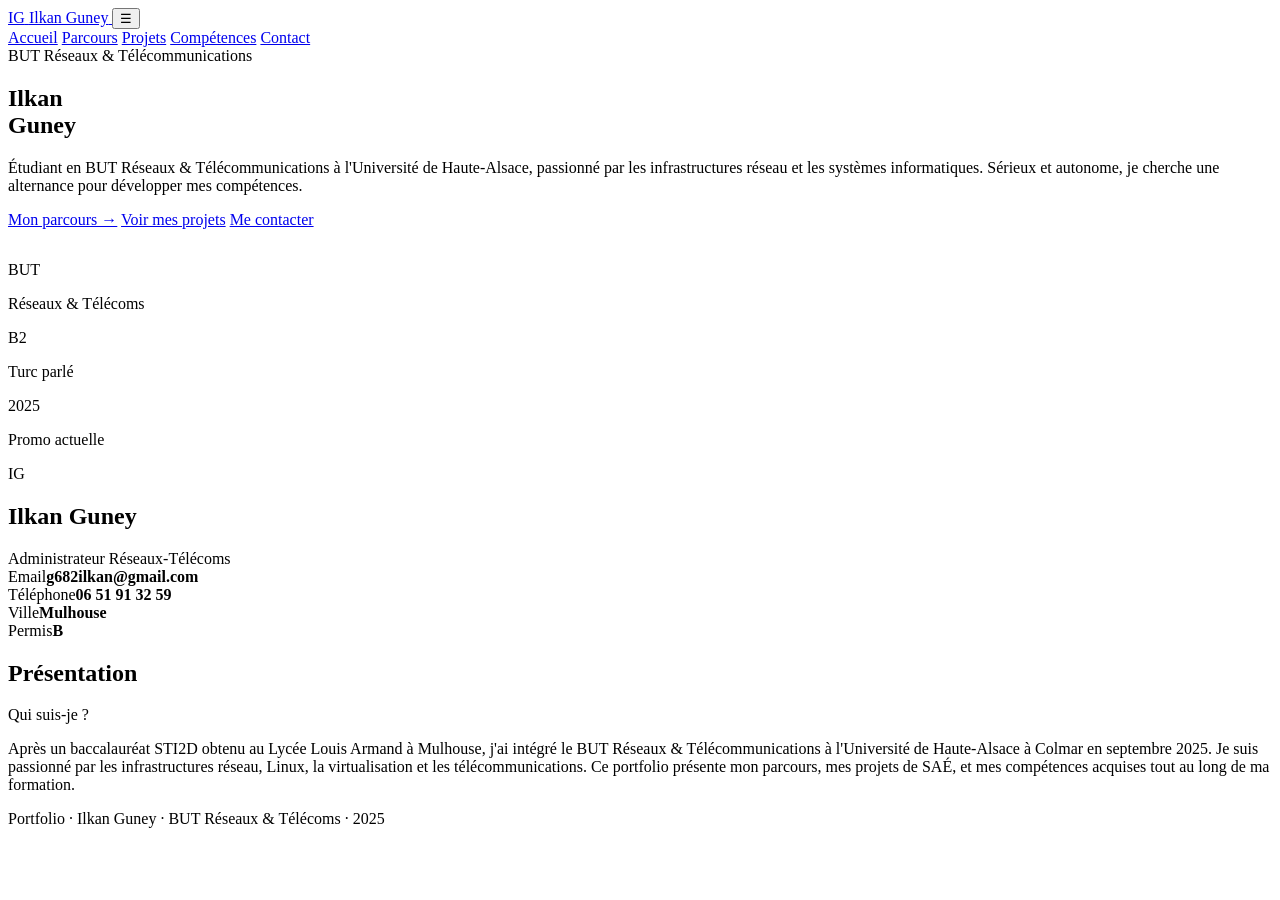
==== index.html @ e9ce83a0 "Add files via upload" ====
<!DOCTYPE html>
<html lang="fr">
<head>
  <meta charset="UTF-8" />
  <meta name="viewport" content="width=device-width, initial-scale=1.0" />
  <title>Ilkan Guney — Portfolio</title>
  <meta name="description" content="Portfolio d'Ilkan Guney, étudiant en BUT Réseaux & Télécommunications" />
  <link rel="preconnect" href="https://fonts.googleapis.com">
  <link rel="preconnect" href="https://fonts.gstatic.com" crossorigin>
  <link href="https://fonts.googleapis.com/css2?family=Syne:wght@400;600;700;800&family=DM+Sans:ital,wght@0,300;0,400;0,500;1,400&display=swap" rel="stylesheet">
  <link rel="stylesheet" href="styles.css" />
  <script defer src="script.js"></script>
</head>
<body>
  <div class="bg-mesh"></div>
  <div class="bg-grid"></div>

  <header class="topbar">
    <a class="brand" href="index.html">
      <span class="brand-badge">IG</span>
      <span>Ilkan Guney</span>
    </a>
    <button class="menu-toggle" aria-label="Menu" onclick="toggleMenu()">☰</button>
    <nav class="nav" id="nav">
      <a href="index.html" class="active">Accueil</a>
      <a href="parcours.html">Parcours</a>
      <a href="projets.html">Projets</a>
      <a href="competences.html">Compétences</a>
      <a href="contact.html">Contact</a>
    </nav>
  </header>

  <main class="page">
    <section class="hero">
      <div class="card">
        <div class="card-inner">
          <span class="kicker">BUT Réseaux &amp; Télécommunications</span>
          <h1>Ilkan<br>Guney</h1>
          <p class="lead">
            Étudiant en BUT Réseaux &amp; Télécommunications à l'Université de Haute-Alsace, 
            passionné par les infrastructures réseau et les systèmes informatiques. 
            Sérieux et autonome, je cherche une alternance pour développer mes compétences.
          </p>
          <div class="actions">
            <a class="btn btn-primary" href="parcours.html">Mon parcours →</a>
            <a class="btn btn-secondary" href="projets.html">Voir mes projets</a>
            <a class="btn btn-secondary" href="contact.html">Me contacter</a>
          </div>
          <div class="grid-3" style="margin-top:32px;">
            <div class="metric"><div class="num">BUT</div><p>Réseaux &amp; Télécoms</p></div>
            <div class="metric"><div class="num">B2</div><p>Turc parlé</p></div>
            <div class="metric"><div class="num">2025</div><p>Promo actuelle</p></div>
          </div>
        </div>
      </div>

      <div class="profile">
        <div class="avatar-card">
          <div class="initials">IG</div>
          <h2>Ilkan Guney</h2>
          <span class="sub">Administrateur Réseaux-Télécoms</span>
        </div>
        <div class="panel quick-info">
          <div class="pill"><span>Email</span><strong>g682ilkan@gmail.com</strong></div>
          <div class="pill"><span>Téléphone</span><strong>06 51 91 32 59</strong></div>
          <div class="pill"><span>Ville</span><strong>Mulhouse</strong></div>
          <div class="pill"><span>Permis</span><strong>B</strong></div>
        </div>
      </div>
    </section>

    <section class="section-title">
      <div>
        <h2>Présentation</h2>
        <p>Qui suis-je ?</p>
      </div>
    </section>
    <section class="panel">
      <p class="lead">
        Après un baccalauréat STI2D obtenu au Lycée Louis Armand à Mulhouse, j'ai intégré le BUT Réseaux &amp; Télécommunications 
        à l'Université de Haute-Alsace à Colmar en septembre 2025. Je suis passionné par les infrastructures réseau, 
        Linux, la virtualisation et les télécommunications. Ce portfolio présente mon parcours, mes projets de SAÉ, 
        et mes compétences acquises tout au long de ma formation.
      </p>
    </section>
  </main>

  <footer class="footer">
    <p>Portfolio · Ilkan Guney · BUT Réseaux &amp; Télécoms · 2025</p>
  </footer>
</body>
</html>
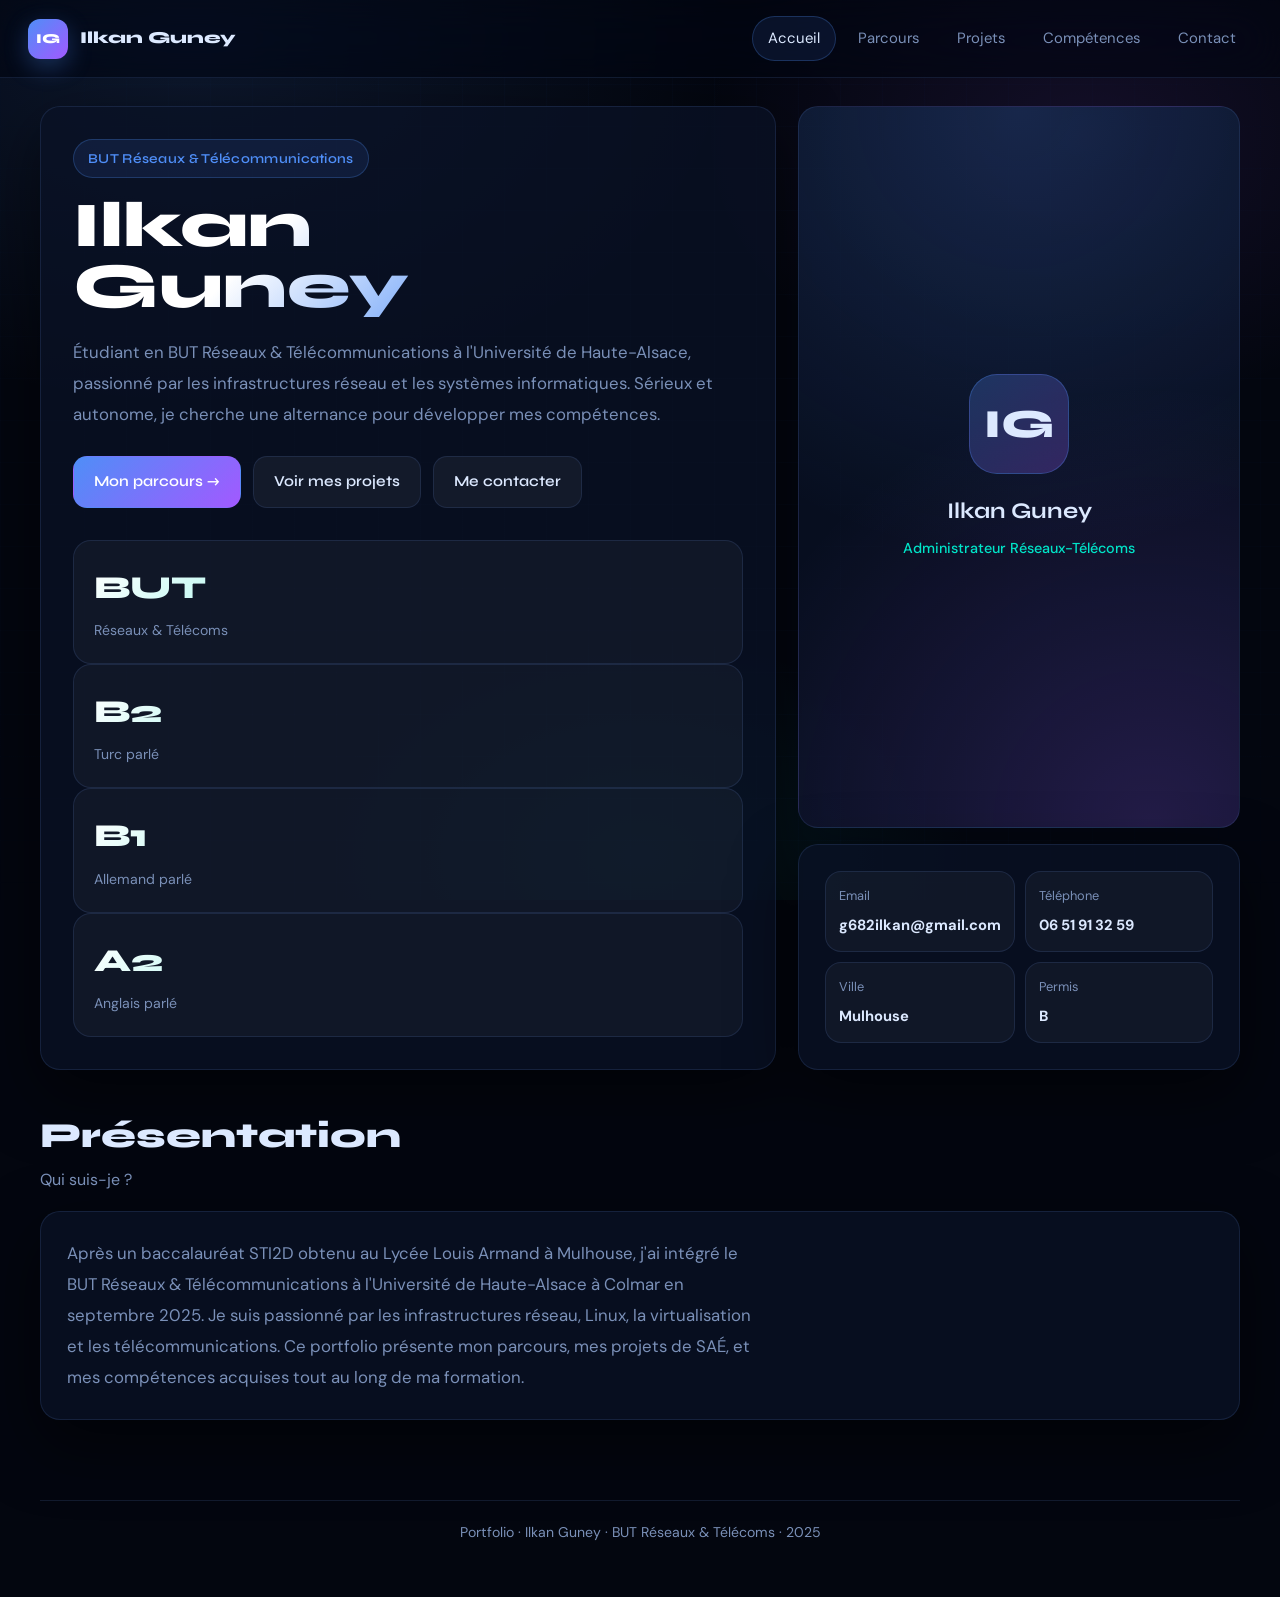
==== commit fb9b41e6: "Update index.html" ====
--- a/index.html
+++ b/index.html
@@ -14,7 +14,6 @@
 <body>
   <div class="bg-mesh"></div>
   <div class="bg-grid"></div>
-
   <header class="topbar">
     <a class="brand" href="index.html">
       <span class="brand-badge">IG</span>
@@ -29,7 +28,6 @@
       <a href="contact.html">Contact</a>
     </nav>
   </header>
-
   <main class="page">
     <section class="hero">
       <div class="card">
@@ -46,14 +44,14 @@
             <a class="btn btn-secondary" href="projets.html">Voir mes projets</a>
             <a class="btn btn-secondary" href="contact.html">Me contacter</a>
           </div>
-          <div class="grid-3" style="margin-top:32px;">
+          <div class="grid-4" style="margin-top:32px;">
             <div class="metric"><div class="num">BUT</div><p>Réseaux &amp; Télécoms</p></div>
             <div class="metric"><div class="num">B2</div><p>Turc parlé</p></div>
-            <div class="metric"><div class="num">2025</div><p>Promo actuelle</p></div>
+            <div class="metric"><div class="num">B1</div><p>Allemand parlé</p></div>
+            <div class="metric"><div class="num">A2</div><p>Anglais parlé</p></div>
           </div>
         </div>
       </div>
-
       <div class="profile">
         <div class="avatar-card">
           <div class="initials">IG</div>
@@ -68,7 +66,6 @@
         </div>
       </div>
     </section>
-
     <section class="section-title">
       <div>
         <h2>Présentation</h2>
@@ -84,7 +81,6 @@
       </p>
     </section>
   </main>
-
   <footer class="footer">
     <p>Portfolio · Ilkan Guney · BUT Réseaux &amp; Télécoms · 2025</p>
   </footer>
--- a/styles.css
+++ b/styles.css
@@ -0,0 +1,404 @@
+@import url('https://fonts.googleapis.com/css2?family=Syne:wght@400;600;700;800&family=DM+Sans:ital,wght@0,300;0,400;0,500;1,400&display=swap');
+
+:root {
+  --bg: #03060f;
+  --bg2: #060c1a;
+  --panel: rgba(10,18,38,0.75);
+  --panel-b: rgba(10,18,38,0.95);
+  --line: rgba(100,140,220,0.15);
+  --line2: rgba(100,140,220,0.08);
+  --text: #dce9ff;
+  --muted: #7a90b8;
+  --accent: #4f8ef7;
+  --accent2: #00e5c9;
+  --accent3: #a259ff;
+  --warn: #ffb547;
+  --ok: #3dffa0;
+  --radius: 20px;
+  --shadow: 0 24px 64px rgba(0,0,0,.55);
+  --font-head: 'Syne', sans-serif;
+  --font-body: 'DM Sans', sans-serif;
+}
+
+*, *::before, *::after { box-sizing: border-box; margin: 0; padding: 0; }
+html { scroll-behavior: smooth; }
+
+body {
+  font-family: var(--font-body);
+  background: var(--bg);
+  color: var(--text);
+  min-height: 100vh;
+  overflow-x: hidden;
+  line-height: 1.7;
+}
+
+/* BG */
+.bg-mesh {
+  position: fixed; inset: 0; z-index: 0; pointer-events: none;
+  background:
+    radial-gradient(ellipse 900px 600px at 15% 5%, rgba(79,142,247,.13) 0%, transparent 60%),
+    radial-gradient(ellipse 700px 500px at 85% 15%, rgba(162,89,255,.10) 0%, transparent 55%),
+    radial-gradient(ellipse 600px 400px at 50% 95%, rgba(0,229,201,.08) 0%, transparent 55%),
+    var(--bg);
+}
+.bg-grid {
+  position: fixed; inset: 0; z-index: 0; pointer-events: none; opacity: .4;
+  background-image:
+    linear-gradient(rgba(79,142,247,.06) 1px, transparent 1px),
+    linear-gradient(90deg, rgba(79,142,247,.06) 1px, transparent 1px);
+  background-size: 42px 42px;
+  mask-image: radial-gradient(ellipse 80% 80% at 50% 50%, black 50%, transparent 100%);
+}
+
+/* TOPBAR */
+.topbar {
+  position: sticky; top: 0; z-index: 100;
+  display: flex; align-items: center; justify-content: space-between; gap: 16px;
+  padding: 16px 28px;
+  backdrop-filter: blur(22px) saturate(1.4);
+  background: rgba(3,6,15,.6);
+  border-bottom: 1px solid var(--line);
+}
+.brand {
+  display: flex; align-items: center; gap: 12px;
+  text-decoration: none; color: var(--text);
+  font-family: var(--font-head); font-weight: 800; font-size: 1.05rem;
+}
+.brand-badge {
+  width: 40px; height: 40px; border-radius: 12px;
+  background: linear-gradient(135deg, var(--accent), var(--accent3));
+  display: grid; place-items: center;
+  font-weight: 800; font-size: .85rem; color: #fff;
+  box-shadow: 0 8px 24px rgba(79,142,247,.30);
+}
+.nav { display: flex; gap: 6px; align-items: center; }
+.nav a {
+  text-decoration: none; color: var(--muted);
+  padding: 9px 15px; border-radius: 999px; font-size: .93rem;
+  transition: .22s ease; border: 1px solid transparent;
+}
+.nav a:hover, .nav a.active {
+  color: var(--text);
+  background: rgba(79,142,247,.10);
+  border-color: rgba(79,142,247,.25);
+}
+.menu-toggle {
+  display: none; background: rgba(255,255,255,.06); color: var(--text);
+  border: 1px solid var(--line); border-radius: 12px; padding: 9px 14px; font-size: 17px; cursor: pointer;
+}
+
+/* PAGE */
+.page { position: relative; z-index: 1; width: min(1200px, calc(100% - 32px)); margin: 28px auto 80px; }
+
+/* HERO */
+.hero {
+  display: grid; grid-template-columns: 1.25fr .75fr; gap: 22px; align-items: stretch;
+}
+.card {
+  background: var(--panel); border: 1px solid var(--line); border-radius: var(--radius);
+  box-shadow: var(--shadow); overflow: hidden;
+}
+.card-inner { padding: 32px; }
+.kicker {
+  display: inline-flex; align-items: center; gap: 8px;
+  background: rgba(79,142,247,.10); border: 1px solid rgba(79,142,247,.25);
+  color: var(--accent); padding: 7px 14px; border-radius: 999px; font-size: .85rem;
+  font-family: var(--font-head); font-weight: 600; letter-spacing: .3px;
+}
+h1 {
+  font-family: var(--font-head); font-size: clamp(2.4rem, 5vw, 5rem);
+  line-height: .94; margin: 18px 0 20px; font-weight: 800;
+  background: linear-gradient(135deg, #fff 30%, var(--accent) 70%, var(--accent2) 100%);
+  -webkit-background-clip: text; background-clip: text; color: transparent;
+}
+.lead { font-size: 1.05rem; color: var(--muted); line-height: 1.85; max-width: 58ch; }
+.actions { display: flex; flex-wrap: wrap; gap: 12px; margin-top: 26px; }
+.btn {
+  display: inline-flex; align-items: center; gap: 9px;
+  text-decoration: none; padding: 12px 20px; border-radius: 14px;
+  font-weight: 600; font-family: var(--font-head); font-size: .95rem;
+  border: 1px solid transparent; transition: .22s ease; cursor: pointer;
+}
+.btn-primary { color: #fff; background: linear-gradient(135deg, var(--accent), var(--accent3)); }
+.btn-secondary { color: var(--text); background: rgba(255,255,255,.05); border-color: var(--line); }
+.btn:hover { transform: translateY(-2px); box-shadow: 0 12px 32px rgba(79,142,247,.20); }
+
+.profile { display: flex; flex-direction: column; gap: 16px; }
+.avatar-card {
+  flex: 1; display: flex; flex-direction: column; align-items: center; justify-content: center;
+  padding: 32px 24px; text-align: center;
+  background: radial-gradient(circle at 50% 0%, rgba(79,142,247,.18), transparent 60%),
+              radial-gradient(circle at 80% 100%, rgba(162,89,255,.18), transparent 55%),
+              var(--panel);
+  border: 1px solid var(--line); border-radius: var(--radius);
+}
+.initials {
+  width: 100px; height: 100px; border-radius: 28px;
+  background: linear-gradient(135deg, rgba(79,142,247,.25), rgba(162,89,255,.25));
+  border: 1px solid rgba(79,142,247,.30);
+  display: grid; place-items: center;
+  font-family: var(--font-head); font-size: 2.5rem; font-weight: 800;
+}
+.avatar-card h2 { font-family: var(--font-head); margin: 18px 0 6px; font-size: 1.4rem; }
+.avatar-card .sub { color: var(--accent2); font-size: .9rem; font-weight: 500; }
+.quick-info { display: grid; grid-template-columns: 1fr 1fr; gap: 10px; }
+.pill {
+  padding: 13px; border-radius: 16px;
+  background: rgba(255,255,255,.04); border: 1px solid var(--line);
+}
+.pill span { display: block; color: var(--muted); font-size: .8rem; margin-bottom: 4px; }
+.pill strong { font-size: .92rem; }
+
+.grid-3 { display: grid; grid-template-columns: repeat(3,1fr); gap: 16px; margin-top: 20px; }
+.metric {
+  padding: 20px; background: rgba(255,255,255,.04);
+  border: 1px solid var(--line); border-radius: 18px;
+}
+.metric .num {
+  font-family: var(--font-head); font-size: 2rem; font-weight: 800;
+  background: linear-gradient(135deg, #fff, var(--accent2));
+  -webkit-background-clip: text; background-clip: text; color: transparent;
+}
+.metric p { color: var(--muted); font-size: .88rem; margin-top: 4px; }
+
+/* SECTION TITLE */
+.section-title {
+  display: flex; align-items: flex-end; justify-content: space-between; gap: 12px;
+  margin: 36px 0 18px;
+}
+.section-title h2 {
+  font-family: var(--font-head); font-size: clamp(1.5rem, 3vw, 2.2rem); font-weight: 800;
+}
+.section-title p { color: var(--muted); margin: 0; }
+
+/* PANEL */
+.panel {
+  background: var(--panel); border: 1px solid var(--line);
+  border-radius: var(--radius); padding: 26px; box-shadow: var(--shadow);
+}
+.panel h3 { font-family: var(--font-head); font-size: 1.05rem; margin-bottom: 16px; }
+
+/* TIMELINE */
+.timeline { display: grid; gap: 14px; }
+.item {
+  padding: 20px; border-radius: 18px;
+  background: rgba(255,255,255,.035); border: 1px solid var(--line);
+  transition: .22s ease;
+}
+.item:hover { border-color: rgba(79,142,247,.30); background: rgba(79,142,247,.05); }
+.item .meta { color: var(--muted); font-size: .88rem; margin-bottom: 8px; }
+.item h3 { font-family: var(--font-head); font-size: 1.05rem; margin-bottom: 8px; }
+
+/* TAGS */
+.tags { display: flex; flex-wrap: wrap; gap: 8px; margin-top: 12px; }
+.tag {
+  display: inline-flex; padding: 6px 12px; border-radius: 999px;
+  background: rgba(79,142,247,.10); border: 1px solid rgba(79,142,247,.22);
+  color: var(--accent); font-size: .83rem; font-weight: 500;
+}
+.tag.green { background: rgba(61,255,160,.10); border-color: rgba(61,255,160,.25); color: var(--ok); }
+.tag.orange { background: rgba(255,181,71,.10); border-color: rgba(255,181,71,.25); color: var(--warn); }
+
+/* SKILLS BARS */
+.progress-list { display: grid; gap: 14px; }
+.progress { display: grid; gap: 8px; }
+.progress label { display: flex; justify-content: space-between; font-weight: 500; font-size: .92rem; }
+.bar {
+  height: 10px; border-radius: 999px;
+  background: rgba(255,255,255,.07); border: 1px solid var(--line2); overflow: hidden;
+}
+.bar > span {
+  display: block; height: 100%; border-radius: 999px;
+  background: linear-gradient(90deg, var(--accent2), var(--accent), var(--accent3));
+  transition: width 1.2s cubic-bezier(.4,0,.2,1);
+}
+
+/* AC COMPETENCES */
+.ac-grid { display: grid; gap: 12px; }
+.ac-item {
+  padding: 18px 20px; border-radius: 18px;
+  background: rgba(255,255,255,.03); border: 1px solid var(--line);
+  transition: .22s;
+}
+.ac-item:hover { border-color: rgba(79,142,247,.28); }
+.ac-header { display: flex; align-items: flex-start; gap: 14px; }
+.ac-code {
+  flex-shrink: 0; padding: 5px 11px; border-radius: 8px;
+  font-family: var(--font-head); font-size: .78rem; font-weight: 700; letter-spacing: .5px;
+  background: rgba(79,142,247,.15); border: 1px solid rgba(79,142,247,.25); color: var(--accent);
+}
+.ac-title { font-weight: 600; font-size: .95rem; color: var(--text); }
+.ac-desc { color: var(--muted); font-size: .88rem; line-height: 1.65; margin-top: 10px; padding-left: 58px; }
+.ac-status {
+  display: inline-flex; align-items: center; gap: 6px;
+  padding: 4px 10px; border-radius: 999px; font-size: .78rem; font-weight: 600;
+  margin-top: 8px; margin-left: 58px;
+}
+.ac-status.ok { background: rgba(61,255,160,.12); color: var(--ok); }
+.ac-status.progress { background: rgba(255,181,71,.12); color: var(--warn); }
+.ac-status.todo { background: rgba(255,80,80,.12); color: #ff8080; }
+
+/* PROJECTS */
+.proj-card {
+  border-radius: 20px; border: 1px solid var(--line);
+  background: rgba(255,255,255,.03); overflow: hidden; transition: .25s ease;
+}
+.proj-card:hover { transform: translateY(-3px); border-color: rgba(79,142,247,.30); }
+.proj-img { width: 100%; height: 200px; object-fit: cover; display: block; }
+.proj-body { padding: 20px; }
+.proj-body h3 { font-family: var(--font-head); margin-bottom: 8px; }
+.proj-body p { color: var(--muted); font-size: .9rem; line-height: 1.65; }
+.proj-grid { display: grid; grid-template-columns: repeat(auto-fit, minmax(320px, 1fr)); gap: 18px; }
+
+/* CONTACT / FORM */
+.form { display: grid; gap: 13px; }
+input, textarea, select {
+  width: 100%; padding: 13px 16px; border-radius: 14px;
+  border: 1px solid var(--line); background: rgba(255,255,255,.04);
+  color: var(--text); font-family: var(--font-body); font-size: .95rem;
+  outline: none; transition: .2s;
+}
+input:focus, textarea:focus { border-color: rgba(79,142,247,.5); background: rgba(79,142,247,.05); }
+textarea { min-height: 130px; resize: vertical; }
+
+/* MESSAGERIE */
+.chat-wrap {
+  display: grid; grid-template-columns: 280px 1fr; gap: 0;
+  height: 560px; border-radius: var(--radius); overflow: hidden;
+  border: 1px solid var(--line); box-shadow: var(--shadow);
+}
+.chat-sidebar {
+  background: rgba(6,12,26,.9); border-right: 1px solid var(--line);
+  display: flex; flex-direction: column;
+}
+.chat-sidebar-head {
+  padding: 18px; border-bottom: 1px solid var(--line);
+  font-family: var(--font-head); font-weight: 700; font-size: .95rem;
+  display: flex; align-items: center; justify-content: space-between;
+}
+.conv-list { flex: 1; overflow-y: auto; }
+.conv-item {
+  display: flex; align-items: center; gap: 12px;
+  padding: 14px 18px; cursor: pointer; transition: .18s; border-bottom: 1px solid var(--line2);
+}
+.conv-item:hover, .conv-item.active { background: rgba(79,142,247,.10); }
+.conv-avatar {
+  width: 38px; height: 38px; border-radius: 12px;
+  background: linear-gradient(135deg, var(--accent), var(--accent3));
+  display: grid; place-items: center; font-weight: 700; font-size: .8rem; flex-shrink: 0;
+}
+.conv-meta { flex: 1; min-width: 0; }
+.conv-name { font-weight: 600; font-size: .88rem; }
+.conv-preview { color: var(--muted); font-size: .78rem; overflow: hidden; text-overflow: ellipsis; white-space: nowrap; }
+.conv-time { color: var(--muted); font-size: .72rem; }
+.chat-main { background: rgba(3,6,15,.7); display: flex; flex-direction: column; }
+.chat-head {
+  padding: 16px 20px; border-bottom: 1px solid var(--line);
+  display: flex; align-items: center; gap: 12px;
+  font-family: var(--font-head); font-weight: 700;
+}
+.online-dot { width: 9px; height: 9px; border-radius: 50%; background: var(--ok); margin-left: auto; }
+.chat-messages { flex: 1; overflow-y: auto; padding: 18px; display: flex; flex-direction: column; gap: 12px; }
+.msg { max-width: 72%; display: flex; flex-direction: column; gap: 4px; }
+.msg.me { align-self: flex-end; align-items: flex-end; }
+.msg.them { align-self: flex-start; align-items: flex-start; }
+.msg-bubble {
+  padding: 11px 16px; border-radius: 18px; font-size: .9rem; line-height: 1.55;
+}
+.msg.me .msg-bubble { background: linear-gradient(135deg, var(--accent), var(--accent3)); color: #fff; border-bottom-right-radius: 6px; }
+.msg.them .msg-bubble { background: rgba(255,255,255,.07); border: 1px solid var(--line); border-bottom-left-radius: 6px; }
+.msg-time { color: var(--muted); font-size: .72rem; }
+.chat-input-row {
+  padding: 14px 18px; border-top: 1px solid var(--line);
+  display: flex; gap: 10px; align-items: center;
+}
+.chat-input-row input { border-radius: 999px; flex: 1; }
+.send-btn {
+  width: 42px; height: 42px; border-radius: 50%;
+  background: linear-gradient(135deg, var(--accent), var(--accent3));
+  border: none; color: #fff; font-size: 1.1rem; cursor: pointer;
+  display: grid; place-items: center; flex-shrink: 0;
+  transition: .18s;
+}
+.send-btn:hover { transform: scale(1.08); }
+
+/* NEW CONV MODAL */
+.modal-bg {
+  position: fixed; inset: 0; z-index: 200;
+  background: rgba(0,0,0,.55); backdrop-filter: blur(8px);
+  display: none; place-items: center;
+}
+.modal-bg.open { display: grid; }
+.modal {
+  background: var(--panel-b); border: 1px solid var(--line); border-radius: 24px;
+  padding: 32px; width: min(480px, calc(100% - 32px));
+}
+.modal h3 { font-family: var(--font-head); margin-bottom: 20px; }
+
+/* FOOTER */
+.footer {
+  position: relative; z-index: 1;
+  width: min(1200px, calc(100% - 32px)); margin: 0 auto 32px;
+  text-align: center; color: var(--muted); padding: 20px 0;
+  border-top: 1px solid var(--line); font-size: .88rem;
+}
+
+/* SMALL */
+.small { color: var(--muted); font-size: .88rem; }
+
+/* SCROLLBAR */
+::-webkit-scrollbar { width: 6px; }
+::-webkit-scrollbar-track { background: transparent; }
+::-webkit-scrollbar-thumb { background: rgba(79,142,247,.25); border-radius: 999px; }
+
+@media (max-width: 960px) {
+  .hero, .grid-3 { grid-template-columns: 1fr; }
+  .quick-info { grid-template-columns: 1fr 1fr; }
+}
+@media (max-width: 720px) {
+  .menu-toggle { display: inline-flex; }
+  .nav {
+    position: absolute; top: 72px; right: 16px; left: 16px;
+    display: none; flex-direction: column; align-items: stretch;
+    padding: 12px; background: var(--panel-b); border: 1px solid var(--line);
+    border-radius: 20px; box-shadow: var(--shadow);
+  }
+  .nav.open { display: flex; }
+  .nav a { padding: 13px 16px; }
+  .chat-wrap { grid-template-columns: 1fr; height: auto; }
+  .chat-sidebar { height: 220px; }
+  .chat-main { height: 400px; }
+
+  
+}
+.skills-table {
+  width: 100%;
+  border-collapse: collapse;
+  margin-top: 15px;
+  border-radius: 14px;
+  overflow: hidden;
+  background: rgba(255,255,255,0.03);
+  border: 1px solid rgba(255,255,255,0.08);
+}
+
+.skills-table th {
+  text-align: left;
+  padding: 14px;
+  font-size: 0.9rem;
+  background: rgba(79,142,247,0.15);
+  color: #4f8ef7;
+  font-family: "Syne", sans-serif;
+}
+
+.skills-table td {
+  padding: 14px;
+  vertical-align: top;
+  font-size: 0.9rem;
+  line-height: 1.6;
+  color: rgba(255,255,255,0.85);
+  border-top: 1px solid rgba(255,255,255,0.06);
+}
+
+.skills-table tr:hover {
+  background: rgba(255,255,255,0.03);
+}
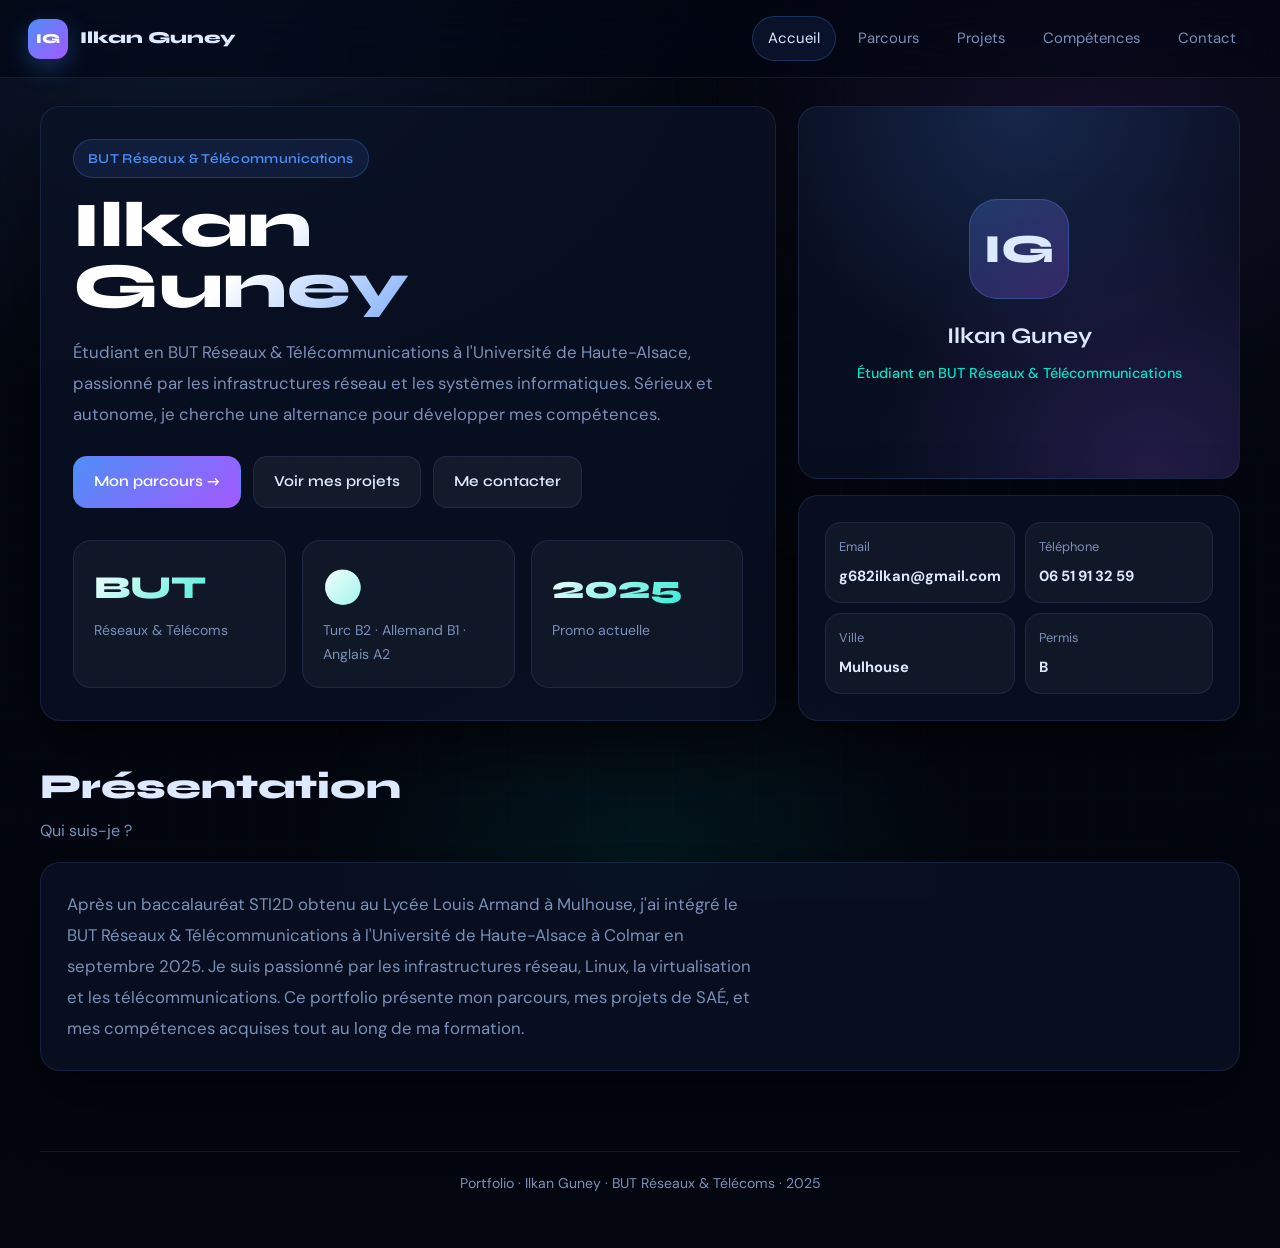
==== commit 88af329b: "Update index.html" ====
--- a/index.html
+++ b/index.html
@@ -44,11 +44,10 @@
             <a class="btn btn-secondary" href="projets.html">Voir mes projets</a>
             <a class="btn btn-secondary" href="contact.html">Me contacter</a>
           </div>
-          <div class="grid-4" style="margin-top:32px;">
+          <div class="grid-3" style="margin-top:32px;">
             <div class="metric"><div class="num">BUT</div><p>Réseaux &amp; Télécoms</p></div>
-            <div class="metric"><div class="num">B2</div><p>Turc parlé</p></div>
-            <div class="metric"><div class="num">B1</div><p>Allemand parlé</p></div>
-            <div class="metric"><div class="num">A2</div><p>Anglais parlé</p></div>
+            <div class="metric"><div class="num">🌍</div><p>Turc B2 · Allemand B1 · Anglais A2</p></div>
+            <div class="metric"><div class="num">2025</div><p>Promo actuelle</p></div>
           </div>
         </div>
       </div>
@@ -56,7 +55,7 @@
         <div class="avatar-card">
           <div class="initials">IG</div>
           <h2>Ilkan Guney</h2>
-          <span class="sub">Administrateur Réseaux-Télécoms</span>
+          <span class="sub">Étudiant en BUT Réseaux &amp; Télécommunications</span>
         </div>
         <div class="panel quick-info">
           <div class="pill"><span>Email</span><strong>g682ilkan@gmail.com</strong></div>
